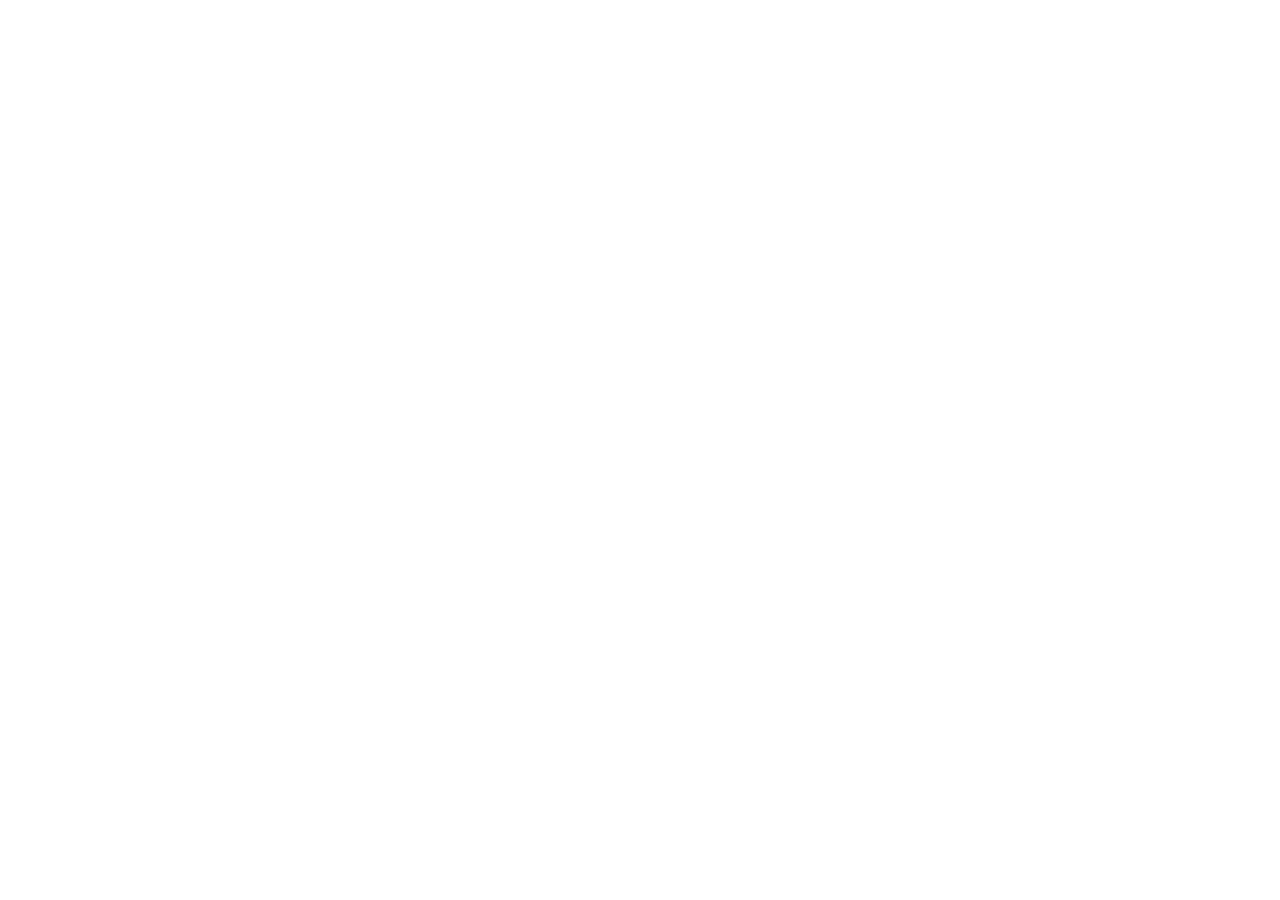
==== qrcode/CAD-00001-AA1A.html @ 30f8804c "Adiciona links de redirecionamento" ====
<!DOCTYPE html>
<html>
<head>
    <meta http-equiv="refresh" content="0; url=https://drive.google.com/drive/folders/1dKlNTnxJ_EnyYWKSt1TyfoYUPR3WGduQ">
</head>
<body>
    <!-- conteúdo opcional caso o redirect não funcione -->
    <p>Redirecionando... <a href="https://drive.google.com/drive/folders/1dKlNTnxJ_EnyYWKSt1TyfoYUPR3WGduQ">Clique aqui</a></p>
</body>
</html>
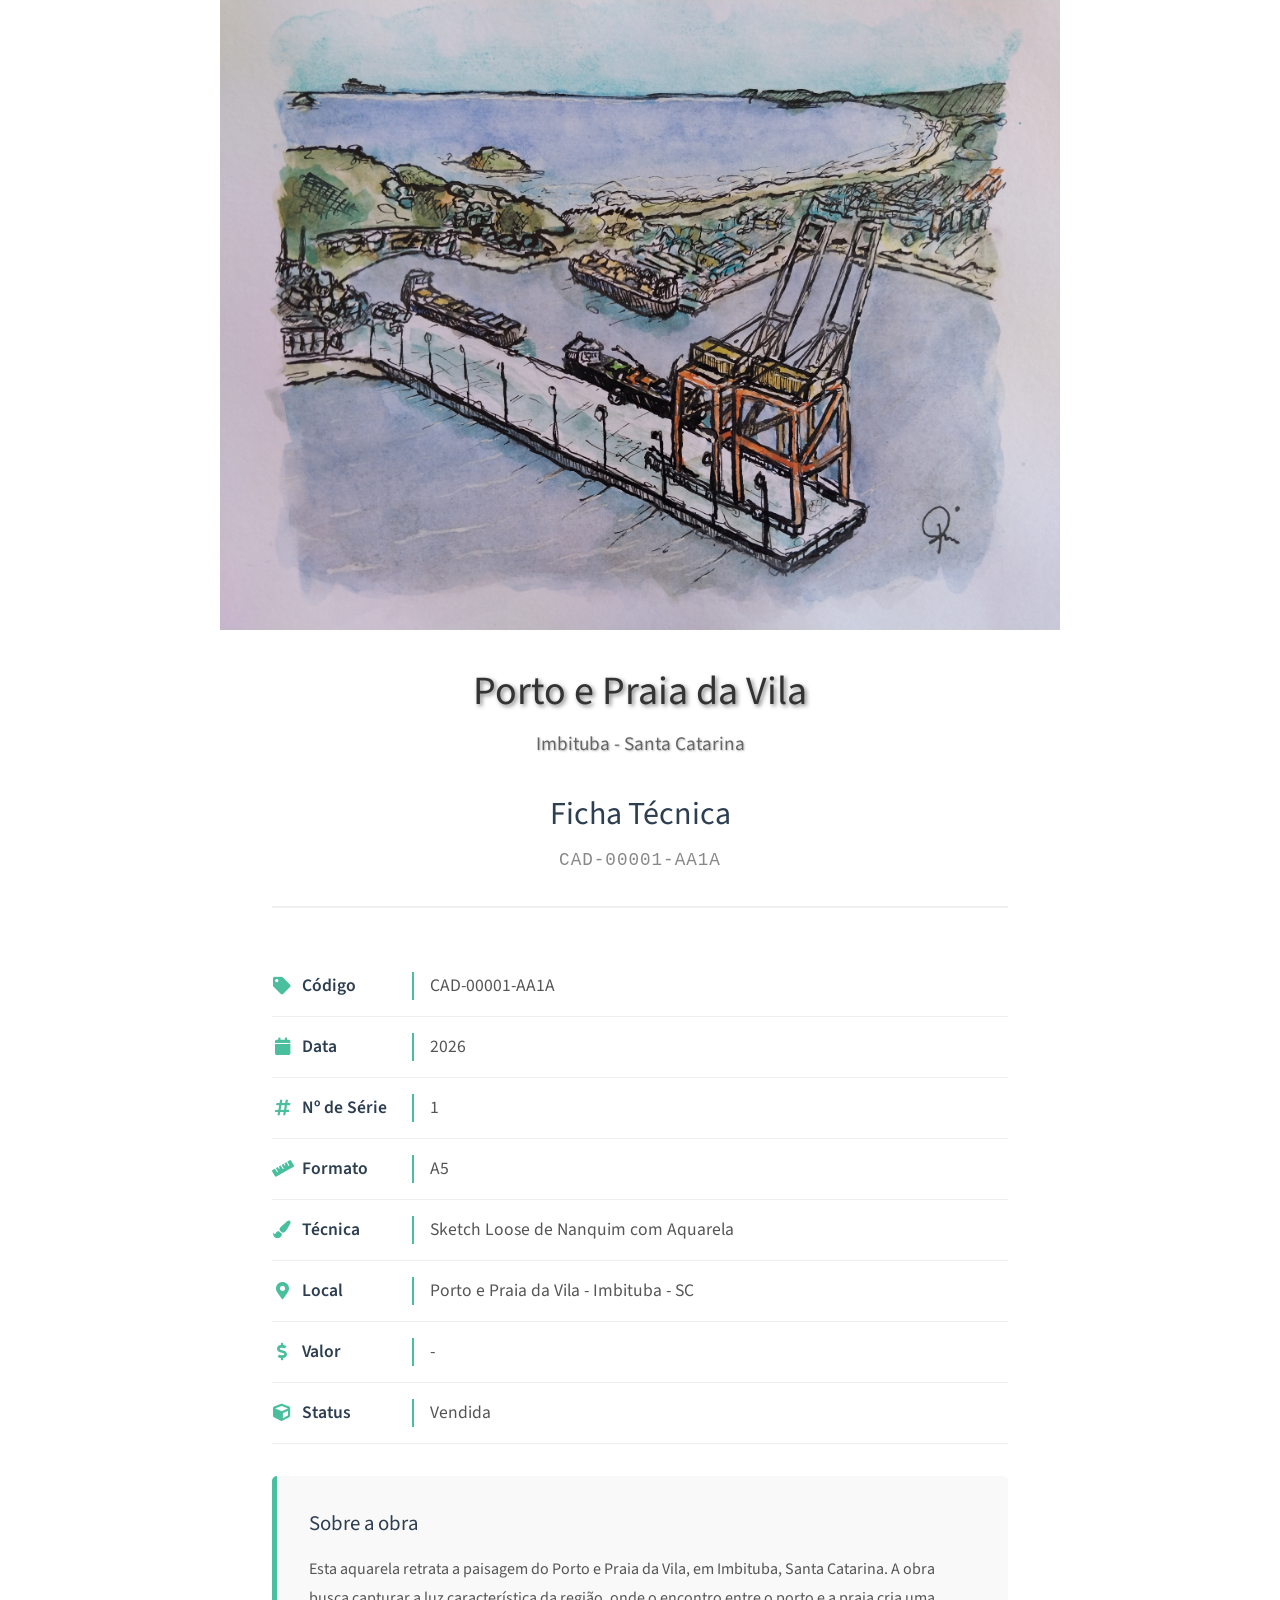
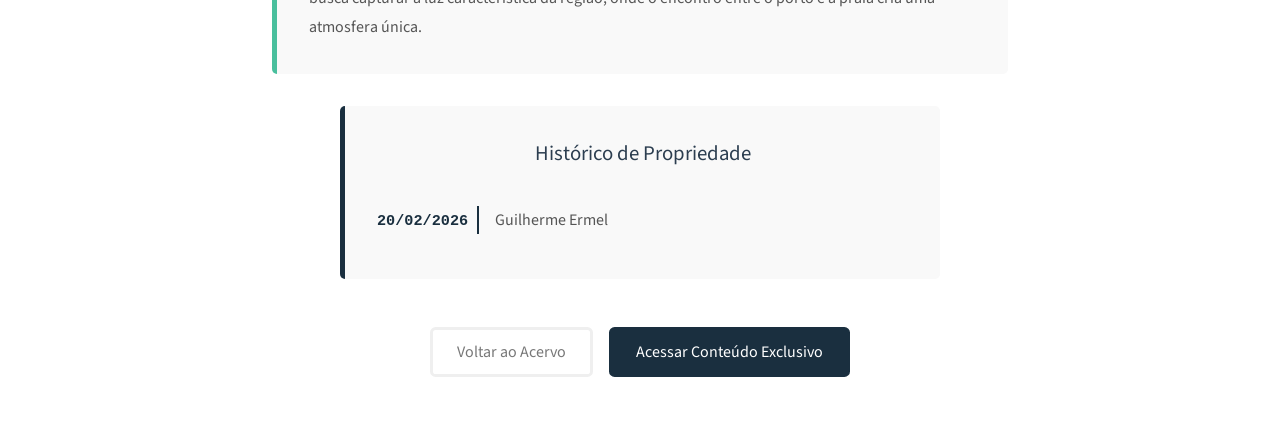
==== commit 1dd61bb6: "Cria páginas dedicadas às obras" ====
--- a/qrcode/CAD-00001-AA1A.html
+++ b/qrcode/CAD-00001-AA1A.html
@@ -1,10 +1,10 @@
 <!DOCTYPE html>
 <html>
 <head>
-    <meta http-equiv="refresh" content="0; url=https://drive.google.com/drive/folders/1dKlNTnxJ_EnyYWKSt1TyfoYUPR3WGduQ">
+    <meta http-equiv="refresh" content="0; url=/obras/CAD-00001-AA1A.html">
 </head>
 <body>
     <!-- conteúdo opcional caso o redirect não funcione -->
-    <p>Redirecionando... <a href="https://drive.google.com/drive/folders/1dKlNTnxJ_EnyYWKSt1TyfoYUPR3WGduQ">Clique aqui</a></p>
+    <p>Redirecionando... <a href="/obras/CAD-00001-AA1A.html">Clique aqui</a></p>
 </body>
 </html>
